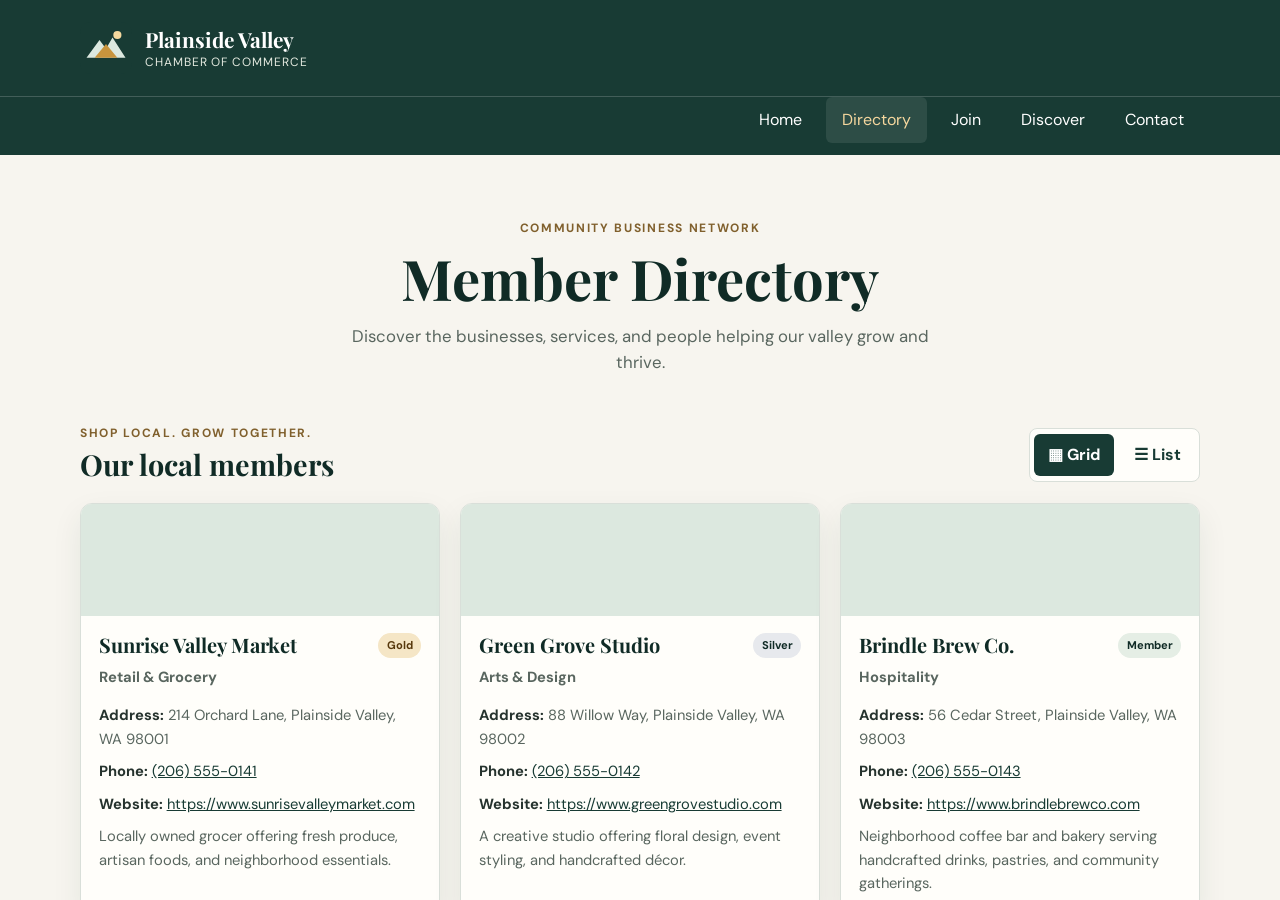
==== chamber/index.html @ 83c0e013 "Build responsive Chamber of Commerce directory page and assets" ====
<!DOCTYPE html>
<html lang="en">
  <head>
    <meta charset="UTF-8">
    <meta http-equiv="refresh" content="0; url=directory.html">
    <meta name="viewport" content="width=device-width, initial-scale=1.0">
    <meta name="description" content="Welcome to the Plainside Valley Chamber of Commerce.">
    <title>Plainside Valley Chamber of Commerce</title>
  </head>
  <body><p>Welcome to the <a href="directory.html">Plainside Valley Chamber member directory</a>.</p></body>
</html>
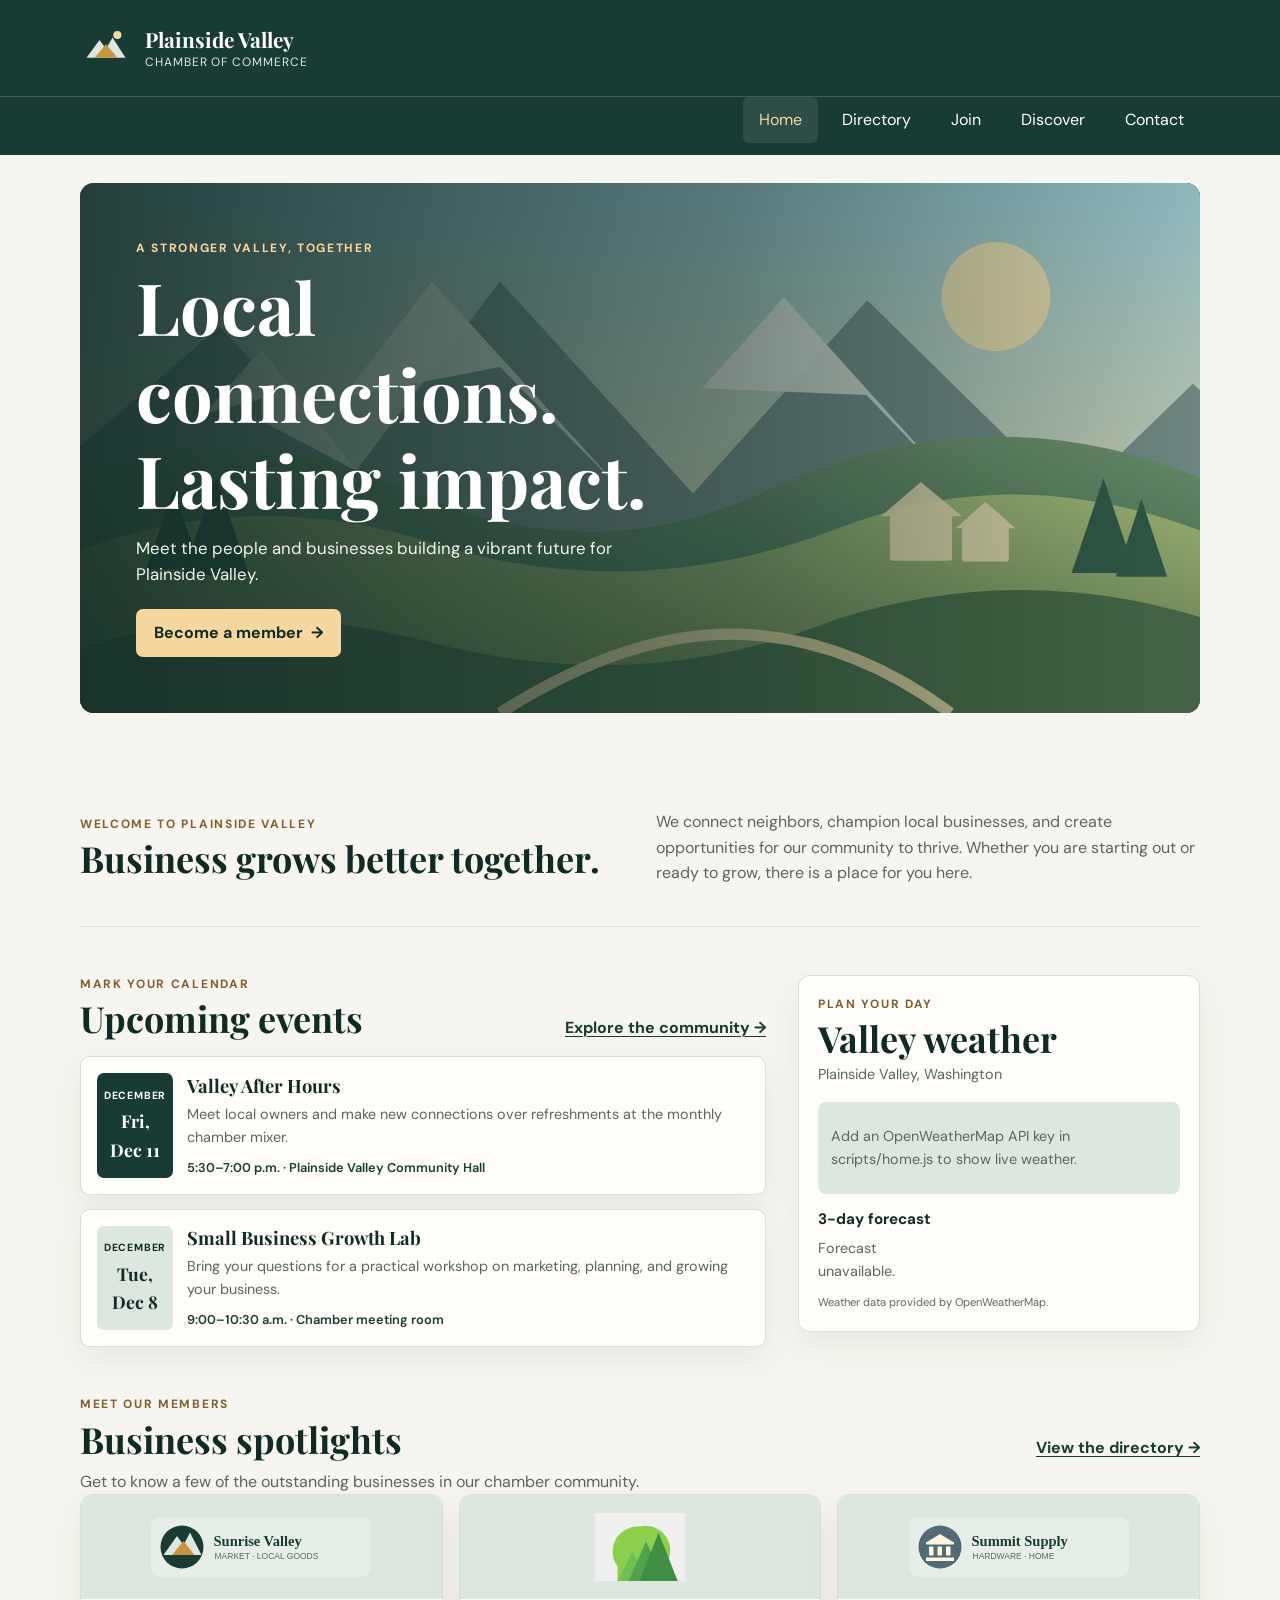
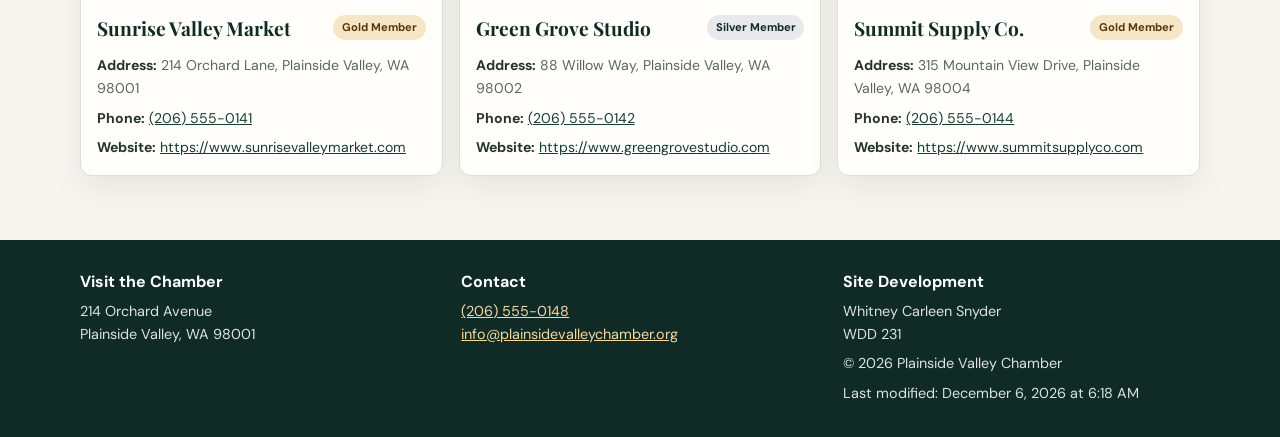
==== commit 2011e7e3: "Build chamber home landing page with responsive sections and dynamic content" ====
--- a/chamber/index.html
+++ b/chamber/index.html
@@ -2,10 +2,115 @@
 <html lang="en">
   <head>
     <meta charset="UTF-8">
-    <meta http-equiv="refresh" content="0; url=directory.html">
     <meta name="viewport" content="width=device-width, initial-scale=1.0">
-    <meta name="description" content="Welcome to the Plainside Valley Chamber of Commerce.">
-    <title>Plainside Valley Chamber of Commerce</title>
+    <meta name="description" content="Connect with local businesses, discover community events, and grow with the Plainside Valley Chamber of Commerce.">
+    <meta name="author" content="Whitney Carleen Snyder">
+    <meta name="theme-color" content="#183b34">
+    <title>Home | Plainside Valley Chamber of Commerce</title>
+    <link rel="icon" type="image/svg+xml" href="images/favicon.svg">
+    <meta property="og:type" content="website">
+    <meta property="og:title" content="Plainside Valley Chamber of Commerce">
+    <meta property="og:description" content="A strong community starts with local connections. Find events, meet local businesses, and join the chamber.">
+    <meta property="og:image" content="https://ws8637282-art.github.io/wdd231/chamber/images/logo.svg">
+    <meta property="og:image:alt" content="Plainside Valley Chamber of Commerce logo">
+    <meta property="og:url" content="https://ws8637282-art.github.io/wdd231/chamber/index.html">
+    <link rel="preconnect" href="https://fonts.googleapis.com">
+    <link rel="preconnect" href="https://fonts.gstatic.com" crossorigin>
+    <link href="https://fonts.googleapis.com/css2?family=DM+Sans:wght@400;500;600;700&family=Playfair+Display:wght@600;700&display=swap" rel="stylesheet">
+    <link rel="stylesheet" href="styles/normalize.css">
+    <link rel="stylesheet" href="styles/small.css">
+    <link rel="stylesheet" href="styles/large.css">
+    <link rel="stylesheet" href="styles/home.css">
+    <script src="scripts/menu.js" defer></script>
+    <script src="scripts/date.js" defer></script>
+    <script src="scripts/home.js" defer></script>
   </head>
-  <body><p>Welcome to the <a href="directory.html">Plainside Valley Chamber member directory</a>.</p></body>
+  <body>
+    <a class="skip-link" href="#main-content">Skip to main content</a>
+    <header class="site-header">
+      <div class="header-wrap">
+        <a href="index.html" class="brand" aria-label="Plainside Valley Chamber home">
+          <img src="images/logo.svg" alt="" class="logo" width="56" height="56">
+          <span class="brand-text"><span class="brand-name">Plainside Valley</span><span class="brand-tag">Chamber of Commerce</span></span>
+        </a>
+        <button class="nav-toggle" type="button" aria-controls="primary-nav" aria-expanded="false" aria-label="Open navigation menu"><span></span><span></span><span></span></button>
+      </div>
+      <nav class="site-nav" aria-label="Main navigation">
+        <ul id="primary-nav" class="nav-list">
+          <li><a href="index.html" class="active" aria-current="page">Home</a></li>
+          <li><a href="directory.html">Directory</a></li>
+          <li><a href="join.html">Join</a></li>
+          <li><a href="discover.html">Discover</a></li>
+          <li><a href="contact.html">Contact</a></li>
+        </ul>
+      </nav>
+    </header>
+    <main id="main-content" class="page-shell home-shell">
+      <section class="hero" aria-labelledby="hero-title">
+        <img class="hero-image" src="images/valley-hero.svg" alt="A welcoming valley community surrounded by green hills and mountains" width="1600" height="700" fetchpriority="high">
+        <div class="hero-content">
+          <p class="eyebrow">A stronger valley, together</p>
+          <h1 id="hero-title">Local connections.<br>Lasting impact.</h1>
+          <p>Meet the people and businesses building a vibrant future for Plainside Valley.</p>
+          <a class="button button-primary" href="join.html">Become a member <span aria-hidden="true">→</span></a>
+        </div>
+      </section>
+
+      <section class="home-section welcome-section" aria-labelledby="welcome-title">
+        <div>
+          <p class="eyebrow">Welcome to Plainside Valley</p>
+          <h2 id="welcome-title">Business grows better together.</h2>
+        </div>
+        <p>We connect neighbors, champion local businesses, and create opportunities for our community to thrive. Whether you are starting out or ready to grow, there is a place for you here.</p>
+      </section>
+
+      <div class="home-content-grid">
+        <section class="home-section events-section" aria-labelledby="events-title">
+          <div class="section-heading">
+            <div><p class="eyebrow">Mark your calendar</p><h2 id="events-title">Upcoming events</h2></div>
+            <a class="text-link" href="discover.html">Explore the community <span aria-hidden="true">→</span></a>
+          </div>
+          <div class="event-list">
+            <article class="event-card">
+              <div class="event-date"><span class="event-month">UPCOMING</span><time class="event-day" data-event-day="5">Friday</time></div>
+              <div><h3>Valley After Hours</h3><p>Meet local owners and make new connections over refreshments at the monthly chamber mixer.</p><p class="event-meta">5:30–7:00 p.m. <span aria-hidden="true">·</span> Plainside Valley Community Hall</p></div>
+            </article>
+            <article class="event-card">
+              <div class="event-date event-date-alt"><span class="event-month">UPCOMING</span><time class="event-day" data-event-day="2">Tuesday</time></div>
+              <div><h3>Small Business Growth Lab</h3><p>Bring your questions for a practical workshop on marketing, planning, and growing your business.</p><p class="event-meta">9:00–10:30 a.m. <span aria-hidden="true">·</span> Chamber meeting room</p></div>
+            </article>
+          </div>
+        </section>
+
+        <section class="home-section weather-section" aria-labelledby="weather-title">
+          <div class="section-heading"><div><p class="eyebrow">Plan your day</p><h2 id="weather-title">Valley weather</h2></div></div>
+          <p class="weather-location">Plainside Valley, Washington</p>
+          <div id="current-weather" class="current-weather" aria-live="polite" aria-busy="true">
+            <p class="weather-message">Loading current conditions…</p>
+          </div>
+          <h3 class="forecast-heading">3-day forecast</h3>
+          <div id="weather-forecast" class="forecast-grid" aria-live="polite" aria-busy="true">
+            <p class="weather-message">Forecast will appear here.</p>
+          </div>
+          <p class="weather-credit">Weather data provided by OpenWeatherMap.</p>
+        </section>
+      </div>
+
+      <section class="home-section spotlight-section" aria-labelledby="spotlights-title">
+        <div class="section-heading">
+          <div><p class="eyebrow">Meet our members</p><h2 id="spotlights-title">Business spotlights</h2></div>
+          <a class="text-link" href="directory.html">View the directory <span aria-hidden="true">→</span></a>
+        </div>
+        <p class="spotlight-intro">Get to know a few of the outstanding businesses in our chamber community.</p>
+        <div id="spotlight-list" class="spotlight-grid" aria-live="polite" aria-busy="true">
+          <p class="member-empty">Loading local business spotlights…</p>
+        </div>
+      </section>
+    </main>
+    <footer class="site-footer">
+      <div class="footer-block"><h2>Visit the Chamber</h2><p>214 Orchard Avenue<br>Plainside Valley, WA 98001</p></div>
+      <div class="footer-block"><h2>Contact</h2><p><a href="tel:+12065550148">(206) 555-0148</a><br><a href="mailto:info@plainsidevalleychamber.org">info@plainsidevalleychamber.org</a></p></div>
+      <div class="footer-block footer-development"><h2>Site Development</h2><p>Whitney Carleen Snyder<br>WDD 231</p><p>&copy; <span id="currentYear"></span> Plainside Valley Chamber</p><p id="lastModified">Last modified: <span></span></p></div>
+    </footer>
+  </body>
 </html>
--- a/chamber/styles/small.css
+++ b/chamber/styles/small.css
@@ -0,0 +1,74 @@
+:root {
+  color-scheme: light;
+  --forest: #183b34;
+  --forest-deep: #102b26;
+  --sage: #dce8df;
+  --cream: #f7f5ef;
+  --paper: #fffefa;
+  --ink: #26332e;
+  --muted: #59665f;
+  --gold: #c8943d;
+  --line: #d9dfd9;
+  --shadow: 0 12px 30px rgb(24 59 52 / 8%);
+  font-family: "DM Sans", sans-serif;
+  color: var(--ink);
+  background: var(--cream);
+}
+body { min-width: 320px; min-height: 100vh; display: flex; flex-direction: column; line-height: 1.6; }
+a { color: var(--forest); }
+a:hover { color: #875b16; }
+.skip-link { position: absolute; z-index: 10; top: -5rem; left: 1rem; padding: .7rem 1rem; color: white; background: var(--forest); }
+.skip-link:focus { top: 1rem; }
+.visually-hidden { position: absolute; width: 1px; height: 1px; padding: 0; margin: -1px; overflow: hidden; clip: rect(0,0,0,0); white-space: nowrap; border: 0; }
+.site-header { color: white; background: var(--forest); }
+.header-wrap { width: min(100% - 2rem, 1120px); min-height: 88px; margin-inline: auto; display: flex; align-items: center; justify-content: space-between; gap: 1rem; }
+.brand { display: inline-flex; align-items: center; gap: .8rem; color: white; text-decoration: none; }
+.logo { width: 52px; height: 52px; flex: 0 0 auto; }
+.brand-text { display: grid; line-height: 1.2; }
+.brand-name { font-family: "Playfair Display", serif; font-size: 1.3rem; font-weight: 700; }
+.brand-tag { margin-top: .2rem; color: #e2e8de; font-size: .75rem; letter-spacing: .08em; text-transform: uppercase; }
+.nav-toggle { width: 44px; height: 44px; display: grid; align-content: center; justify-items: center; gap: 5px; border: 1px solid rgb(255 255 255 / 55%); border-radius: 6px; color: white; background: transparent; }
+.nav-toggle span { width: 20px; height: 2px; background: currentColor; }
+.site-nav { display: none; border-top: 1px solid rgb(255 255 255 / 18%); }
+.site-nav.open { display: block; }
+.nav-list { list-style: none; padding: 0; }
+.nav-list a { display: block; padding: .75rem 1rem; color: white; text-align: center; text-decoration: none; }
+.nav-list a:hover, .nav-list a.active { color: #f6d79e; background: rgb(255 255 255 / 9%); }
+.page-shell { width: min(100% - 2rem, 1120px); margin-inline: auto; flex: 1; }
+.page-banner { padding: 3rem 1.25rem 2.5rem; text-align: center; }
+.eyebrow { color: #80602d; font-size: .75rem; font-weight: 700; letter-spacing: .14em; text-transform: uppercase; }
+h1, h2, h3 { color: var(--forest-deep); font-family: "Playfair Display", serif; line-height: 1.2; }
+.page-banner h1 { margin: .4rem 0 .7rem; font-size: clamp(2.2rem, 8vw, 3.5rem); }
+.page-banner > p:last-child { max-width: 620px; margin-inline: auto; color: var(--muted); font-size: 1.05rem; }
+.directory-section { padding-bottom: 3.5rem; }
+.directory-heading-row { display: flex; flex-direction: column; align-items: flex-start; gap: 1rem; margin-bottom: 1.3rem; }
+.directory-heading-row h2 { margin-top: .25rem; font-size: 1.8rem; }
+.view-toggle { display: inline-flex; gap: .4rem; padding: .3rem; border: 1px solid var(--line); border-radius: 8px; background: var(--paper); }
+.view-button { min-height: 42px; padding: .5rem .85rem; border: 0; border-radius: 6px; color: var(--forest); background: transparent; font-weight: 700; }
+.view-button.active { color: white; background: var(--forest); }
+.view-button:focus-visible, .nav-toggle:focus-visible, a:focus-visible { outline: 3px solid var(--gold); outline-offset: 3px; }
+.member-grid { display: grid; grid-template-columns: minmax(0, 1fr); gap: 1rem; }
+.member-card { min-width: 0; overflow: hidden; border: 1px solid var(--line); border-radius: 12px; background: var(--paper); box-shadow: var(--shadow); }
+.member-image-wrap { min-height: 112px; display: grid; place-items: center; padding: 1rem; background: var(--sage); }
+.member-image { width: min(100%, 220px); height: 72px; object-fit: contain; }
+.member-details { padding: 1.1rem; }
+.member-header { display: flex; align-items: flex-start; justify-content: space-between; gap: .6rem; }
+.member-header h3 { font-size: 1.25rem; overflow-wrap: anywhere; }
+.membership-badge { flex: 0 0 auto; padding: .2rem .55rem; border-radius: 999px; color: var(--forest-deep); background: #e5eee5; font-size: .7rem; font-weight: 700; }
+.membership-2 { background: #e7e9ed; }
+.membership-3 { color: #57380c; background: #f5e6c6; }
+.member-category { margin: .3rem 0 .9rem; color: #80602d; font-size: .82rem; font-weight: 700; }
+.member-details p { margin-top: .55rem; color: var(--muted); font-size: .92rem; overflow-wrap: anywhere; }
+.member-details p strong { color: var(--ink); }
+.member-details a { overflow-wrap: anywhere; }
+.member-empty { padding: 1.25rem; border-radius: 8px; background: white; }
+.member-list { display: grid; gap: .6rem; }
+.member-list .member-card { display: grid; grid-template-columns: minmax(0, 1fr); box-shadow: none; }
+.member-list .member-image-wrap { display: none; }
+.member-list .member-details { padding: 1rem; }
+.site-footer { display: grid; gap: 1.5rem; padding: 2rem max(1rem, calc((100% - 1120px) / 2)); color: #f3f5ef; background: var(--forest-deep); }
+.footer-block h2 { margin-bottom: .55rem; color: white; font-family: "DM Sans", sans-serif; font-size: 1rem; }
+.footer-block p { color: #dbe3dc; font-size: .9rem; }
+.footer-block a { color: #f6d79e; }
+.footer-development { border-top: 1px solid rgb(255 255 255 / 20%); padding-top: 1rem; }
+.footer-development p + p { margin-top: .4rem; }
--- a/chamber/styles/large.css
+++ b/chamber/styles/large.css
@@ -0,0 +1,22 @@
+@media (min-width: 680px) {
+  .header-wrap { min-height: 96px; }
+  .nav-toggle { display: none; }
+  .site-nav, .site-nav.open { display: block; }
+  .nav-list { width: min(100% - 2rem, 1120px); display: flex; justify-content: flex-end; gap: .5rem; margin: 0 auto; padding: 0 0 .7rem; }
+  .nav-list a { padding: .65rem 1rem; border-radius: 6px; }
+  .directory-heading-row { flex-direction: row; align-items: end; justify-content: space-between; }
+  .member-grid { grid-template-columns: repeat(2, minmax(0, 1fr)); gap: 1.25rem; }
+  .member-list .member-card { grid-template-columns: 170px minmax(0, 1fr); align-items: center; }
+  .member-list .member-image-wrap { min-height: 100%; display: grid; }
+  .site-footer { grid-template-columns: repeat(3, minmax(0, 1fr)); align-items: start; }
+  .footer-development { border-top: 0; padding-top: 0; }
+}
+@media (min-width: 980px) {
+  .member-grid { grid-template-columns: repeat(3, minmax(0, 1fr)); }
+  .page-banner { padding-block: 4rem 3rem; }
+  .directory-section { padding-bottom: 4rem; }
+}
+@media (prefers-reduced-motion: no-preference) {
+  .member-card, .view-button, .nav-list a { transition: background-color .18s ease, box-shadow .18s ease, transform .18s ease; }
+  .member-card:hover { transform: translateY(-2px); box-shadow: 0 16px 34px rgb(24 59 52 / 13%); }
+}
--- a/chamber/styles/home.css
+++ b/chamber/styles/home.css
@@ -0,0 +1,77 @@
+/* Home page sections: mobile-first, layered on the shared chamber styles. */
+.home-shell { padding-bottom: 3rem; }
+.hero { position: relative; min-height: 390px; margin: 1.25rem 0 2.5rem; overflow: hidden; display: grid; align-items: end; border-radius: 14px; background: var(--forest-deep); }
+.hero-image { position: absolute; inset: 0; width: 100%; height: 100%; object-fit: cover; }
+.hero::after { position: absolute; inset: 0; content: ""; background: linear-gradient(90deg, rgb(16 43 38 / 88%), rgb(16 43 38 / 50%) 58%, rgb(16 43 38 / 10%)); }
+.hero-content { position: relative; z-index: 1; width: min(100%, 660px); padding: 2rem 1.4rem; color: white; }
+.hero-content .eyebrow { color: #f6d79e; }
+.hero h1 { margin: .35rem 0 .75rem; color: white; font-size: clamp(2.4rem, 9vw, 4.5rem); }
+.hero-content > p:not(.eyebrow) { max-width: 490px; margin-bottom: 1.3rem; color: #f3f5ef; font-size: 1.05rem; }
+.button { min-height: 48px; display: inline-flex; align-items: center; justify-content: center; gap: .55rem; padding: .7rem 1.1rem; border-radius: 7px; font-weight: 700; text-decoration: none; }
+.button-primary { color: var(--forest-deep); background: #f6d79e; }
+.button-primary:hover { color: var(--forest-deep); background: white; }
+.button:focus-visible, .text-link:focus-visible { outline: 3px solid var(--gold); outline-offset: 3px; }
+.home-section { margin-top: 2.5rem; }
+.welcome-section { display: grid; gap: .8rem; padding: 1.5rem 0; border-bottom: 1px solid var(--line); }
+.welcome-section h2, .section-heading h2 { margin: .2rem 0 0; font-size: clamp(1.7rem, 5vw, 2.25rem); }
+.welcome-section > p { max-width: 620px; margin: 0; color: var(--muted); }
+.home-content-grid { display: grid; gap: 1.25rem; align-items: start; }
+.section-heading { display: flex; flex-wrap: wrap; align-items: end; justify-content: space-between; gap: .8rem; margin-bottom: 1rem; }
+.text-link { font-weight: 700; text-decoration-thickness: 1px; text-underline-offset: .2em; }
+.event-list { display: grid; gap: .85rem; }
+.event-card { display: grid; grid-template-columns: 76px minmax(0, 1fr); gap: .9rem; padding: 1rem; border: 1px solid var(--line); border-radius: 10px; background: var(--paper); box-shadow: var(--shadow); }
+.event-date { display: flex; flex-direction: column; align-items: center; justify-content: center; min-height: 86px; padding: .45rem; border-radius: 7px; color: white; background: var(--forest); text-align: center; }
+.event-date-alt { color: var(--forest-deep); background: var(--sage); }
+.event-month { font-size: .65rem; font-weight: 700; letter-spacing: .08em; }
+.event-day { margin-top: .2rem; font-family: "Playfair Display", serif; font-size: 1.1rem; font-weight: 700; }
+.event-card h3 { margin: .1rem 0 .35rem; font-size: 1.15rem; }
+.event-card p { margin: 0; color: var(--muted); font-size: .9rem; }
+.event-card .event-meta { margin-top: .55rem; color: var(--forest); font-size: .8rem; font-weight: 600; }
+.weather-section { padding: 1.2rem; border: 1px solid var(--line); border-radius: 12px; background: var(--paper); box-shadow: var(--shadow); }
+.weather-section .section-heading { margin-bottom: .15rem; }
+.weather-location { margin: .15rem 0 1rem; color: var(--muted); font-size: .9rem; }
+.current-weather { min-height: 92px; display: flex; align-items: center; gap: .9rem; padding: .8rem; border-radius: 8px; background: var(--sage); }
+.weather-icon { width: 56px; height: 56px; object-fit: contain; }
+.current-temperature { color: var(--forest-deep); font-family: "Playfair Display", serif; font-size: 2.2rem; font-weight: 700; line-height: 1; }
+.current-description { margin: .3rem 0 0; color: var(--muted); text-transform: capitalize; }
+.weather-message { margin: 0; color: var(--muted); font-size: .9rem; }
+.forecast-heading { margin: 1rem 0 .55rem; font-family: "DM Sans", sans-serif; font-size: .95rem; }
+.forecast-grid { display: grid; grid-template-columns: repeat(3, minmax(0, 1fr)); gap: .5rem; }
+.forecast-day { padding: .65rem .35rem; border: 1px solid var(--line); border-radius: 7px; text-align: center; }
+.forecast-day strong, .forecast-day span { display: block; }
+.forecast-day strong { color: var(--forest); font-size: .8rem; }
+.forecast-day span { margin-top: .25rem; font-size: .9rem; font-weight: 700; }
+.forecast-day img { width: 40px; height: 40px; }
+.weather-credit { margin: .7rem 0 0; color: var(--muted); font-size: .7rem; }
+.spotlight-intro { margin-top: -.5rem; color: var(--muted); }
+.spotlight-grid { display: grid; grid-template-columns: minmax(0, 1fr); gap: 1rem; }
+.spotlight-card { min-width: 0; overflow: hidden; border: 1px solid var(--line); border-radius: 12px; background: var(--paper); box-shadow: var(--shadow); }
+.spotlight-logo-wrap { min-height: 104px; display: grid; place-items: center; padding: 1rem; background: var(--sage); }
+.spotlight-logo { width: min(100%, 220px); height: 68px; object-fit: contain; }
+.spotlight-details { padding: 1rem; }
+.spotlight-title-row { display: flex; align-items: flex-start; justify-content: space-between; gap: .5rem; }
+.spotlight-title-row h3 { margin: .1rem 0 .45rem; font-size: 1.2rem; overflow-wrap: anywhere; }
+.spotlight-details p { margin: .45rem 0 0; color: var(--muted); font-size: .88rem; overflow-wrap: anywhere; }
+.spotlight-details strong { color: var(--ink); }
+.spotlight-details a { overflow-wrap: anywhere; }
+.spotlight-error { grid-column: 1 / -1; }
+@media (min-width: 680px) {
+  .home-shell { padding-bottom: 4rem; }
+  .hero { min-height: 440px; margin-top: 1.75rem; }
+  .hero-content { padding: 2.5rem; }
+  .welcome-section { grid-template-columns: 1fr 1fr; align-items: center; gap: 2rem; padding-block: 2rem; }
+  .home-content-grid { grid-template-columns: minmax(0, 1.5fr) minmax(290px, .9fr); gap: 1.5rem; }
+  .spotlight-grid { grid-template-columns: repeat(2, minmax(0, 1fr)); }
+}
+@media (min-width: 980px) {
+  .hero { min-height: 500px; margin-bottom: 3.5rem; }
+  .hero-content { padding: 3.5rem; }
+  .home-section { margin-top: 3rem; }
+  .welcome-section { padding-block: 2.5rem; }
+  .home-content-grid { grid-template-columns: minmax(0, 1.45fr) minmax(330px, .85fr); gap: 2rem; }
+  .spotlight-grid { grid-template-columns: repeat(3, minmax(0, 1fr)); }
+}
+@media (prefers-reduced-motion: no-preference) {
+  .button-primary, .spotlight-card { transition: background-color .18s ease, box-shadow .18s ease, transform .18s ease; }
+  .spotlight-card:hover { transform: translateY(-2px); box-shadow: 0 16px 34px rgb(24 59 52 / 13%); }
+}
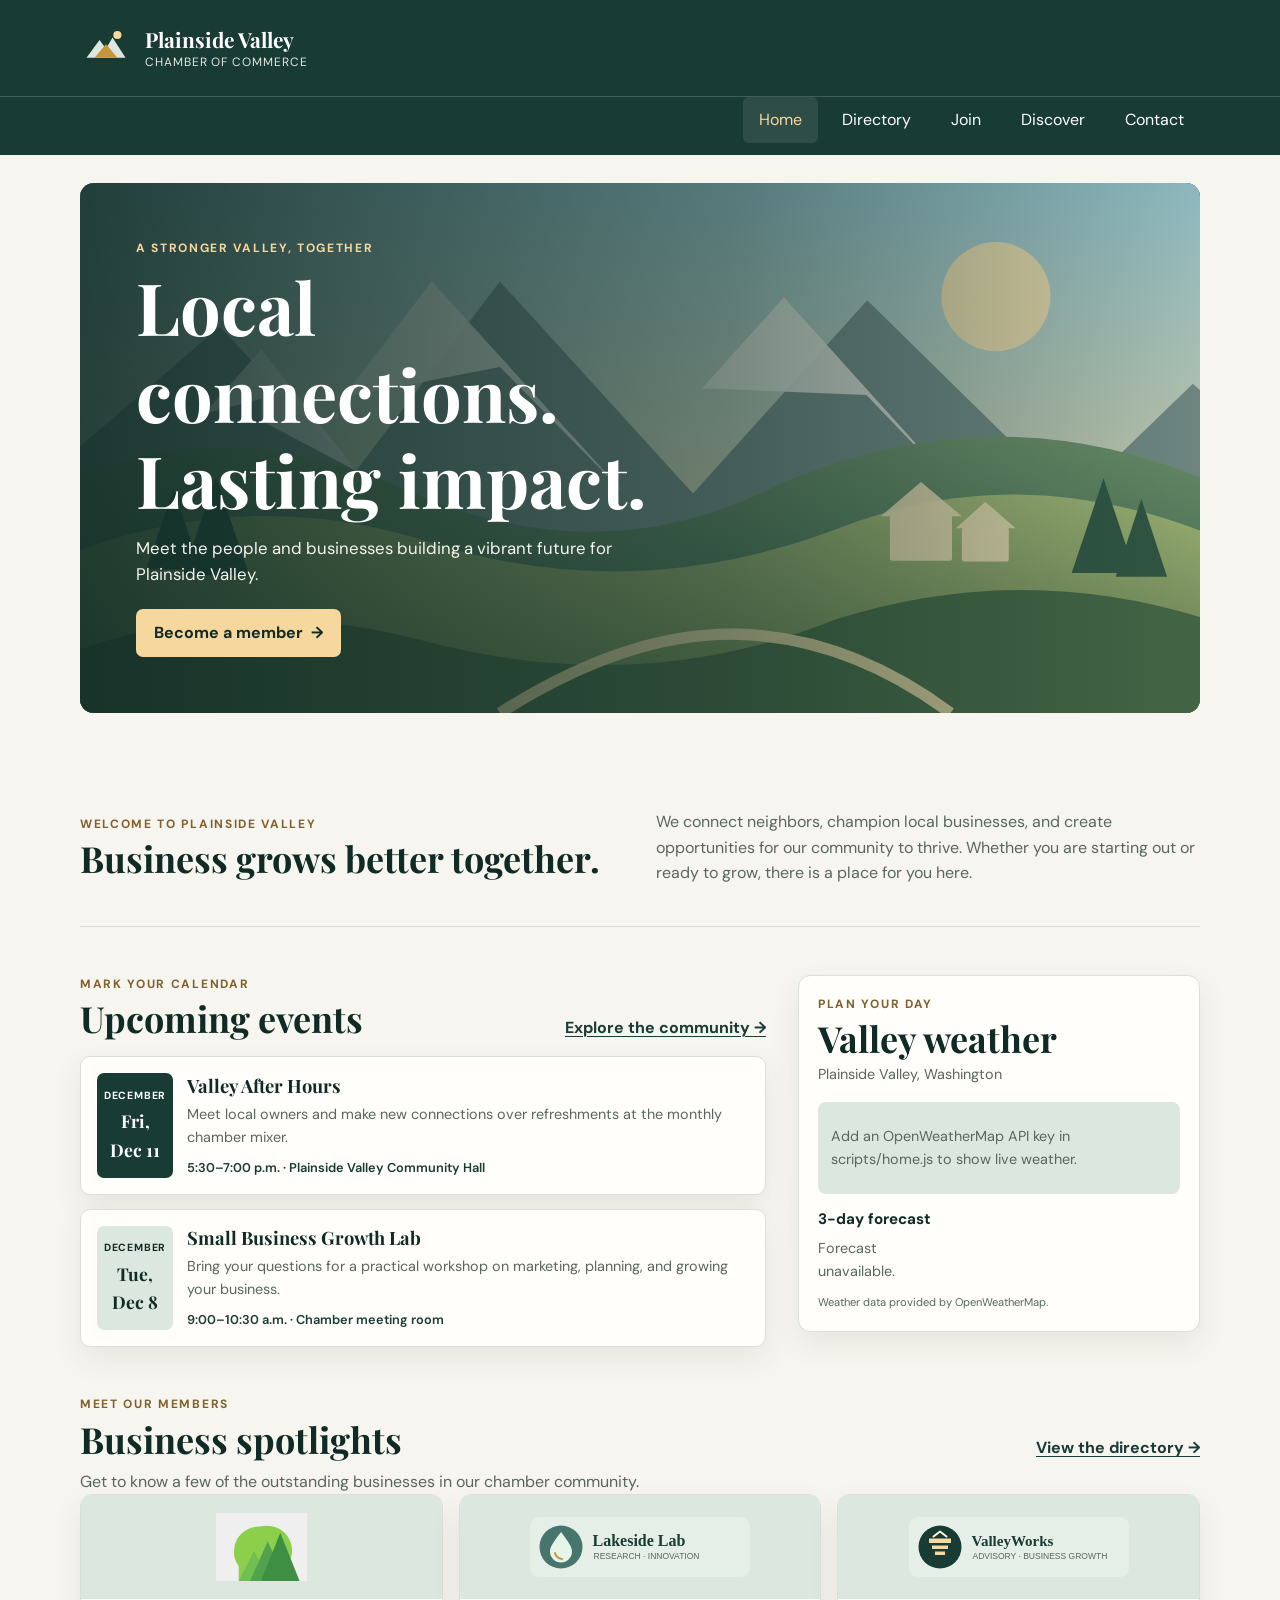
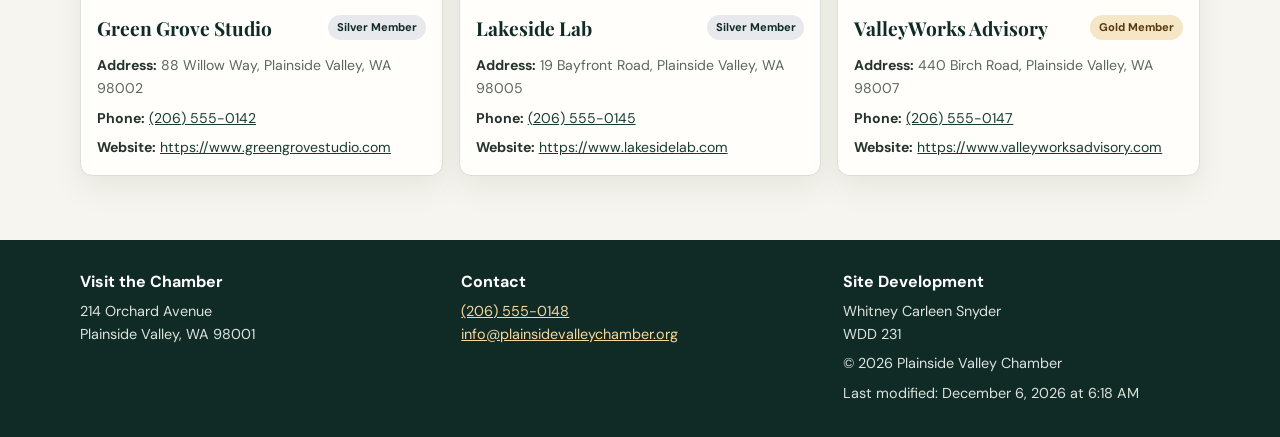
==== commit a0387351: "Update index.html" ====
--- a/chamber/index.html
+++ b/chamber/index.html
@@ -1,116 +1,365 @@
+
 <!DOCTYPE html>
 <html lang="en">
-  <head>
+<head>
     <meta charset="UTF-8">
     <meta name="viewport" content="width=device-width, initial-scale=1.0">
+
     <meta name="description" content="Connect with local businesses, discover community events, and grow with the Plainside Valley Chamber of Commerce.">
     <meta name="author" content="Whitney Carleen Snyder">
     <meta name="theme-color" content="#183b34">
+
     <title>Home | Plainside Valley Chamber of Commerce</title>
+
     <link rel="icon" type="image/svg+xml" href="images/favicon.svg">
+
+    <!-- Open Graph Metadata -->
     <meta property="og:type" content="website">
     <meta property="og:title" content="Plainside Valley Chamber of Commerce">
     <meta property="og:description" content="A strong community starts with local connections. Find events, meet local businesses, and join the chamber.">
     <meta property="og:image" content="https://ws8637282-art.github.io/wdd231/chamber/images/logo.svg">
     <meta property="og:image:alt" content="Plainside Valley Chamber of Commerce logo">
     <meta property="og:url" content="https://ws8637282-art.github.io/wdd231/chamber/index.html">
+
+    <!-- Google Fonts -->
     <link rel="preconnect" href="https://fonts.googleapis.com">
     <link rel="preconnect" href="https://fonts.gstatic.com" crossorigin>
     <link href="https://fonts.googleapis.com/css2?family=DM+Sans:wght@400;500;600;700&family=Playfair+Display:wght@600;700&display=swap" rel="stylesheet">
+
+    <!-- CSS Files -->
     <link rel="stylesheet" href="styles/normalize.css">
     <link rel="stylesheet" href="styles/small.css">
     <link rel="stylesheet" href="styles/large.css">
     <link rel="stylesheet" href="styles/home.css">
+
+    <!-- JavaScript Files -->
     <script src="scripts/menu.js" defer></script>
     <script src="scripts/date.js" defer></script>
     <script src="scripts/home.js" defer></script>
-  </head>
-  <body>
+</head>
+
+<body>
+
     <a class="skip-link" href="#main-content">Skip to main content</a>
+
+    <!-- HEADER -->
     <header class="site-header">
-      <div class="header-wrap">
-        <a href="index.html" class="brand" aria-label="Plainside Valley Chamber home">
-          <img src="images/logo.svg" alt="" class="logo" width="56" height="56">
-          <span class="brand-text"><span class="brand-name">Plainside Valley</span><span class="brand-tag">Chamber of Commerce</span></span>
-        </a>
-        <button class="nav-toggle" type="button" aria-controls="primary-nav" aria-expanded="false" aria-label="Open navigation menu"><span></span><span></span><span></span></button>
-      </div>
-      <nav class="site-nav" aria-label="Main navigation">
-        <ul id="primary-nav" class="nav-list">
-          <li><a href="index.html" class="active" aria-current="page">Home</a></li>
-          <li><a href="directory.html">Directory</a></li>
-          <li><a href="join.html">Join</a></li>
-          <li><a href="discover.html">Discover</a></li>
-          <li><a href="contact.html">Contact</a></li>
-        </ul>
-      </nav>
+        <div class="header-wrap">
+
+            <a href="index.html" class="brand" aria-label="Plainside Valley Chamber home">
+                <img src="images/logo.svg" alt="" class="logo" width="56" height="56">
+
+                <span class="brand-text">
+                    <span class="brand-name">Plainside Valley</span>
+                    <span class="brand-tag">Chamber of Commerce</span>
+                </span>
+            </a>
+
+            <button class="nav-toggle"
+                type="button"
+                aria-controls="primary-nav"
+                aria-expanded="false"
+                aria-label="Open navigation menu">
+                <span></span>
+                <span></span>
+                <span></span>
+            </button>
+
+        </div>
+
+        <!-- NAVIGATION -->
+        <nav class="site-nav" aria-label="Main navigation">
+            <ul id="primary-nav" class="nav-list">
+                <li><a href="index.html" class="active" aria-current="page">Home</a></li>
+                <li><a href="directory.html">Directory</a></li>
+                <li><a href="join.html">Join</a></li>
+                <li><a href="discover.html">Discover</a></li>
+                <li><a href="contact.html">Contact</a></li>
+            </ul>
+        </nav>
     </header>
+
+    <!-- MAIN CONTENT -->
     <main id="main-content" class="page-shell home-shell">
-      <section class="hero" aria-labelledby="hero-title">
-        <img class="hero-image" src="images/valley-hero.svg" alt="A welcoming valley community surrounded by green hills and mountains" width="1600" height="700" fetchpriority="high">
-        <div class="hero-content">
-          <p class="eyebrow">A stronger valley, together</p>
-          <h1 id="hero-title">Local connections.<br>Lasting impact.</h1>
-          <p>Meet the people and businesses building a vibrant future for Plainside Valley.</p>
-          <a class="button button-primary" href="join.html">Become a member <span aria-hidden="true">→</span></a>
-        </div>
-      </section>
-
-      <section class="home-section welcome-section" aria-labelledby="welcome-title">
-        <div>
-          <p class="eyebrow">Welcome to Plainside Valley</p>
-          <h2 id="welcome-title">Business grows better together.</h2>
-        </div>
-        <p>We connect neighbors, champion local businesses, and create opportunities for our community to thrive. Whether you are starting out or ready to grow, there is a place for you here.</p>
-      </section>
-
-      <div class="home-content-grid">
-        <section class="home-section events-section" aria-labelledby="events-title">
-          <div class="section-heading">
-            <div><p class="eyebrow">Mark your calendar</p><h2 id="events-title">Upcoming events</h2></div>
-            <a class="text-link" href="discover.html">Explore the community <span aria-hidden="true">→</span></a>
-          </div>
-          <div class="event-list">
-            <article class="event-card">
-              <div class="event-date"><span class="event-month">UPCOMING</span><time class="event-day" data-event-day="5">Friday</time></div>
-              <div><h3>Valley After Hours</h3><p>Meet local owners and make new connections over refreshments at the monthly chamber mixer.</p><p class="event-meta">5:30–7:00 p.m. <span aria-hidden="true">·</span> Plainside Valley Community Hall</p></div>
-            </article>
-            <article class="event-card">
-              <div class="event-date event-date-alt"><span class="event-month">UPCOMING</span><time class="event-day" data-event-day="2">Tuesday</time></div>
-              <div><h3>Small Business Growth Lab</h3><p>Bring your questions for a practical workshop on marketing, planning, and growing your business.</p><p class="event-meta">9:00–10:30 a.m. <span aria-hidden="true">·</span> Chamber meeting room</p></div>
-            </article>
-          </div>
+
+        <!-- HERO SECTION -->
+        <section class="hero" aria-labelledby="hero-title">
+
+            <img
+                class="hero-image"
+                src="images/valley-hero.svg"
+                alt="A welcoming valley community surrounded by green hills and mountains"
+                width="1600"
+                height="700"
+                fetchpriority="high">
+
+            <div class="hero-content">
+
+                <p class="eyebrow">A stronger valley, together</p>
+
+                <h1 id="hero-title">
+                    Local connections.<br>
+                    Lasting impact.
+                </h1>
+
+                <p>
+                    Meet the people and businesses building a vibrant future
+                    for Plainside Valley.
+                </p>
+
+                <a class="button button-primary" href="join.html">
+                    Become a member
+                    <span aria-hidden="true">→</span>
+                </a>
+
+            </div>
         </section>
 
-        <section class="home-section weather-section" aria-labelledby="weather-title">
-          <div class="section-heading"><div><p class="eyebrow">Plan your day</p><h2 id="weather-title">Valley weather</h2></div></div>
-          <p class="weather-location">Plainside Valley, Washington</p>
-          <div id="current-weather" class="current-weather" aria-live="polite" aria-busy="true">
-            <p class="weather-message">Loading current conditions…</p>
-          </div>
-          <h3 class="forecast-heading">3-day forecast</h3>
-          <div id="weather-forecast" class="forecast-grid" aria-live="polite" aria-busy="true">
-            <p class="weather-message">Forecast will appear here.</p>
-          </div>
-          <p class="weather-credit">Weather data provided by OpenWeatherMap.</p>
+        <!-- WELCOME SECTION -->
+        <section class="home-section welcome-section" aria-labelledby="welcome-title">
+
+            <div>
+                <p class="eyebrow">Welcome to Plainside Valley</p>
+                <h2 id="welcome-title">Business grows better together.</h2>
+            </div>
+
+            <p>
+                We connect neighbors, champion local businesses, and create
+                opportunities for our community to thrive. Whether you are
+                starting out or ready to grow, there is a place for you here.
+            </p>
+
         </section>
-      </div>
-
-      <section class="home-section spotlight-section" aria-labelledby="spotlights-title">
-        <div class="section-heading">
-          <div><p class="eyebrow">Meet our members</p><h2 id="spotlights-title">Business spotlights</h2></div>
-          <a class="text-link" href="directory.html">View the directory <span aria-hidden="true">→</span></a>
-        </div>
-        <p class="spotlight-intro">Get to know a few of the outstanding businesses in our chamber community.</p>
-        <div id="spotlight-list" class="spotlight-grid" aria-live="polite" aria-busy="true">
-          <p class="member-empty">Loading local business spotlights…</p>
-        </div>
-      </section>
+
+        <!-- HOME CONTENT GRID -->
+        <div class="home-content-grid">
+
+            <!-- EVENTS SECTION -->
+            <section class="home-section events-section" aria-labelledby="events-title">
+
+                <div class="section-heading">
+
+                    <div>
+                        <p class="eyebrow">Mark your calendar</p>
+                        <h2 id="events-title">Upcoming events</h2>
+                    </div>
+
+                    <a class="text-link" href="discover.html">
+                        Explore the community
+                        <span aria-hidden="true">→</span>
+                    </a>
+
+                </div>
+
+                <div class="event-list">
+
+                    <!-- EVENT ONE -->
+                    <article class="event-card">
+
+                        <div class="event-date">
+                            <span class="event-month">UPCOMING</span>
+
+                            <time
+                                class="event-day"
+                                datetime="2026-11-13"
+                                data-event-day="5">
+                                Friday
+                            </time>
+                        </div>
+
+                        <div>
+
+                            <h3>Valley After Hours</h3>
+
+                            <p>
+                                Meet local owners and make new connections
+                                over refreshments at the monthly chamber mixer.
+                            </p>
+
+                            <p class="event-meta">
+                                5:30–7:00 p.m.
+                                <span aria-hidden="true">·</span>
+                                Plainside Valley Community Hall
+                            </p>
+
+                        </div>
+
+                    </article>
+
+                    <!-- EVENT TWO -->
+                    <article class="event-card">
+
+                        <div class="event-date event-date-alt">
+                            <span class="event-month">UPCOMING</span>
+
+                            <time
+                                class="event-day"
+                                datetime="2026-11-17"
+                                data-event-day="2">
+                                Tuesday
+                            </time>
+                        </div>
+
+                        <div>
+
+                            <h3>Small Business Growth Lab</h3>
+
+                            <p>
+                                Bring your questions for a practical workshop
+                                on marketing, planning, and growing your business.
+                            </p>
+
+                            <p class="event-meta">
+                                9:00–10:30 a.m.
+                                <span aria-hidden="true">·</span>
+                                Chamber meeting room
+                            </p>
+
+                        </div>
+
+                    </article>
+
+                </div>
+
+            </section>
+
+            <!-- WEATHER SECTION -->
+            <section class="home-section weather-section" aria-labelledby="weather-title">
+
+                <div class="section-heading">
+
+                    <div>
+                        <p class="eyebrow">Plan your day</p>
+                        <h2 id="weather-title">Valley weather</h2>
+                    </div>
+
+                </div>
+
+                <p class="weather-location">
+                    Plainside Valley, Washington
+                </p>
+
+                <div
+                    id="current-weather"
+                    class="current-weather"
+                    aria-live="polite"
+                    aria-busy="true">
+
+                    <p class="weather-message">
+                        Loading current conditions…
+                    </p>
+
+                </div>
+
+                <h3 class="forecast-heading">3-day forecast</h3>
+
+                <div
+                    id="weather-forecast"
+                    class="forecast-grid"
+                    aria-live="polite"
+                    aria-busy="true">
+
+                    <p class="weather-message">
+                        Forecast will appear here.
+                    </p>
+
+                </div>
+
+                <p class="weather-credit">
+                    Weather data provided by OpenWeatherMap.
+                </p>
+
+            </section>
+
+        </div>
+
+        <!-- BUSINESS SPOTLIGHT SECTION -->
+        <section class="home-section spotlight-section" aria-labelledby="spotlights-title">
+
+            <div class="section-heading">
+
+                <div>
+                    <p class="eyebrow">Meet our members</p>
+                    <h2 id="spotlights-title">Business spotlights</h2>
+                </div>
+
+                <a class="text-link" href="directory.html">
+                    View the directory
+                    <span aria-hidden="true">→</span>
+                </a>
+
+            </div>
+
+            <p class="spotlight-intro">
+                Get to know a few of the outstanding businesses
+                in our chamber community.
+            </p>
+
+            <div
+                id="spotlight-list"
+                class="spotlight-grid"
+                aria-live="polite"
+                aria-busy="true">
+
+                <p class="member-empty">
+                    Loading local business spotlights…
+                </p>
+
+            </div>
+
+        </section>
+
     </main>
+
+    <!-- FOOTER -->
     <footer class="site-footer">
-      <div class="footer-block"><h2>Visit the Chamber</h2><p>214 Orchard Avenue<br>Plainside Valley, WA 98001</p></div>
-      <div class="footer-block"><h2>Contact</h2><p><a href="tel:+12065550148">(206) 555-0148</a><br><a href="mailto:info@plainsidevalleychamber.org">info@plainsidevalleychamber.org</a></p></div>
-      <div class="footer-block footer-development"><h2>Site Development</h2><p>Whitney Carleen Snyder<br>WDD 231</p><p>&copy; <span id="currentYear"></span> Plainside Valley Chamber</p><p id="lastModified">Last modified: <span></span></p></div>
+
+        <div class="footer-block">
+
+            <h2>Visit the Chamber</h2>
+
+            <p>
+                214 Orchard Avenue<br>
+                Plainside Valley, WA 98001
+            </p>
+
+        </div>
+
+        <div class="footer-block">
+
+            <h2>Contact</h2>
+
+            <p>
+                <a href="tel:+12065550148">(206) 555-0148</a><br>
+                <a href="mailto:info@plainsidevalleychamber.org">
+                    info@plainsidevalleychamber.org
+                </a>
+            </p>
+
+        </div>
+
+        <div class="footer-block footer-development">
+
+            <h2>Site Development</h2>
+
+            <p>
+                Whitney Carleen Snyder<br>
+                WDD 231
+            </p>
+
+            <p>
+                &copy;
+                <span id="currentYear"></span>
+                Plainside Valley Chamber
+            </p>
+
+            <p id="lastModified">
+                Last modified: <span></span>
+            </p>
+
+        </div>
+
     </footer>
-  </body>
+
+</body>
 </html>
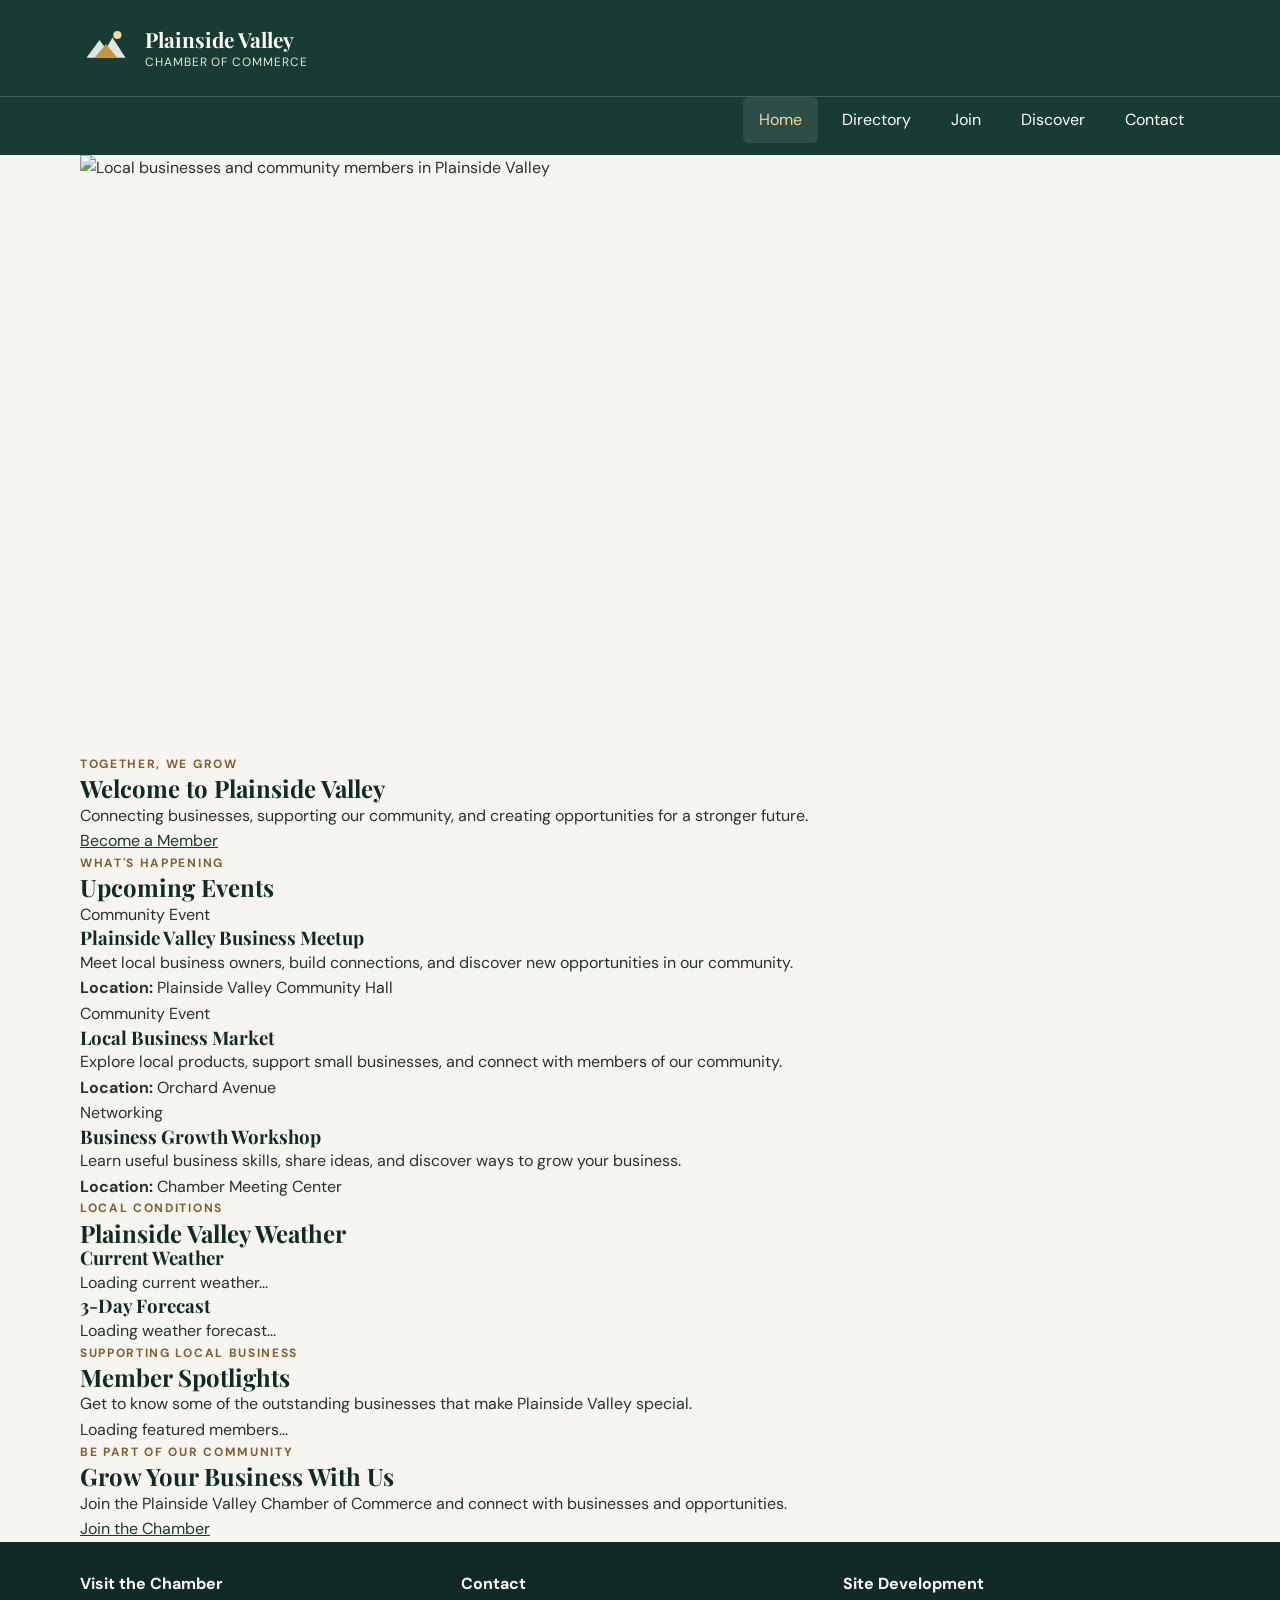
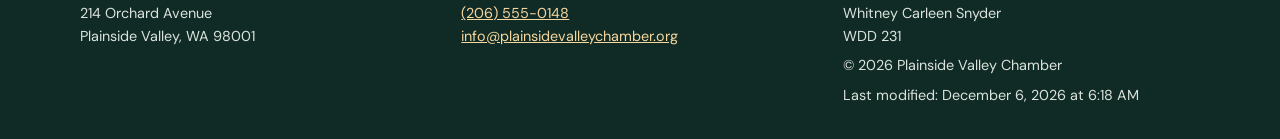
==== commit 8c785b38: "Update index.html" ====
--- a/chamber/index.html
+++ b/chamber/index.html
@@ -5,7 +5,7 @@
     <meta charset="UTF-8">
     <meta name="viewport" content="width=device-width, initial-scale=1.0">
 
-    <meta name="description" content="Connect with local businesses, discover community events, and grow with the Plainside Valley Chamber of Commerce.">
+    <meta name="description" content="Welcome to the Plainside Valley Chamber of Commerce. Discover local businesses, community events, and opportunities to connect and grow.">
     <meta name="author" content="Whitney Carleen Snyder">
     <meta name="theme-color" content="#183b34">
 
@@ -13,50 +13,42 @@
 
     <link rel="icon" type="image/svg+xml" href="images/favicon.svg">
 
-    <!-- Open Graph Metadata -->
     <meta property="og:type" content="website">
     <meta property="og:title" content="Plainside Valley Chamber of Commerce">
-    <meta property="og:description" content="A strong community starts with local connections. Find events, meet local businesses, and join the chamber.">
+    <meta property="og:description" content="Connecting local businesses and building a stronger Plainside Valley community.">
     <meta property="og:image" content="https://ws8637282-art.github.io/wdd231/chamber/images/logo.svg">
     <meta property="og:image:alt" content="Plainside Valley Chamber of Commerce logo">
     <meta property="og:url" content="https://ws8637282-art.github.io/wdd231/chamber/index.html">
 
-    <!-- Google Fonts -->
     <link rel="preconnect" href="https://fonts.googleapis.com">
     <link rel="preconnect" href="https://fonts.gstatic.com" crossorigin>
+
     <link href="https://fonts.googleapis.com/css2?family=DM+Sans:wght@400;500;600;700&family=Playfair+Display:wght@600;700&display=swap" rel="stylesheet">
 
-    <!-- CSS Files -->
     <link rel="stylesheet" href="styles/normalize.css">
     <link rel="stylesheet" href="styles/small.css">
     <link rel="stylesheet" href="styles/large.css">
-    <link rel="stylesheet" href="styles/home.css">
-
-    <!-- JavaScript Files -->
+
     <script src="scripts/menu.js" defer></script>
     <script src="scripts/date.js" defer></script>
-    <script src="scripts/home.js" defer></script>
+    <script src="scripts/weather.js" defer></script>
+    <script src="scripts/spotlight.js" defer></script>
 </head>
 
 <body>
-
     <a class="skip-link" href="#main-content">Skip to main content</a>
 
-    <!-- HEADER -->
     <header class="site-header">
         <div class="header-wrap">
-
             <a href="index.html" class="brand" aria-label="Plainside Valley Chamber home">
                 <img src="images/logo.svg" alt="" class="logo" width="56" height="56">
-
                 <span class="brand-text">
                     <span class="brand-name">Plainside Valley</span>
                     <span class="brand-tag">Chamber of Commerce</span>
                 </span>
             </a>
 
-            <button class="nav-toggle"
-                type="button"
+            <button class="nav-toggle" type="button"
                 aria-controls="primary-nav"
                 aria-expanded="false"
                 aria-label="Open navigation menu">
@@ -64,10 +56,8 @@
                 <span></span>
                 <span></span>
             </button>
-
-        </div>
-
-        <!-- NAVIGATION -->
+        </div>
+
         <nav class="site-nav" aria-label="Main navigation">
             <ul id="primary-nav" class="nav-list">
                 <li><a href="index.html" class="active" aria-current="page">Home</a></li>
@@ -79,287 +69,146 @@
         </nav>
     </header>
 
-    <!-- MAIN CONTENT -->
-    <main id="main-content" class="page-shell home-shell">
-
-        <!-- HERO SECTION -->
-        <section class="hero" aria-labelledby="hero-title">
-
+    <main id="main-content" class="page-shell">
+
+        <!-- Hero Section -->
+        <section class="home-hero" aria-labelledby="hero-title">
             <img
-                class="hero-image"
-                src="images/valley-hero.svg"
-                alt="A welcoming valley community surrounded by green hills and mountains"
-                width="1600"
-                height="700"
-                fetchpriority="high">
+                src="images/hero.jpg"
+                alt="Local businesses and community members in Plainside Valley"
+                width="1200"
+                height="600"
+            >
 
             <div class="hero-content">
-
-                <p class="eyebrow">A stronger valley, together</p>
-
-                <h1 id="hero-title">
-                    Local connections.<br>
-                    Lasting impact.
-                </h1>
-
+                <p class="eyebrow">Together, We Grow</p>
+                <h1 id="hero-title">Welcome to Plainside Valley</h1>
                 <p>
-                    Meet the people and businesses building a vibrant future
-                    for Plainside Valley.
+                    Connecting businesses, supporting our community,
+                    and creating opportunities for a stronger future.
                 </p>
-
-                <a class="button button-primary" href="join.html">
-                    Become a member
-                    <span aria-hidden="true">→</span>
-                </a>
-
-            </div>
-        </section>
-
-        <!-- WELCOME SECTION -->
-        <section class="home-section welcome-section" aria-labelledby="welcome-title">
-
-            <div>
-                <p class="eyebrow">Welcome to Plainside Valley</p>
-                <h2 id="welcome-title">Business grows better together.</h2>
-            </div>
-
+                <a href="join.html" class="button">Become a Member</a>
+            </div>
+        </section>
+
+        <!-- Events Section -->
+        <section class="home-section events-section" aria-labelledby="events-title">
+            <div class="section-heading">
+                <p class="eyebrow">What's Happening</p>
+                <h2 id="events-title">Upcoming Events</h2>
+            </div>
+
+            <div class="events-grid">
+                <article class="event-card">
+                    <p class="event-date">Community Event</p>
+                    <h3>Plainside Valley Business Meetup</h3>
+                    <p>
+                        Meet local business owners, build connections,
+                        and discover new opportunities in our community.
+                    </p>
+                    <p><strong>Location:</strong> Plainside Valley Community Hall</p>
+                </article>
+
+                <article class="event-card">
+                    <p class="event-date">Community Event</p>
+                    <h3>Local Business Market</h3>
+                    <p>
+                        Explore local products, support small businesses,
+                        and connect with members of our community.
+                    </p>
+                    <p><strong>Location:</strong> Orchard Avenue</p>
+                </article>
+
+                <article class="event-card">
+                    <p class="event-date">Networking</p>
+                    <h3>Business Growth Workshop</h3>
+                    <p>
+                        Learn useful business skills, share ideas,
+                        and discover ways to grow your business.
+                    </p>
+                    <p><strong>Location:</strong> Chamber Meeting Center</p>
+                </article>
+            </div>
+        </section>
+
+        <!-- Weather Section -->
+        <section class="home-section weather-section" aria-labelledby="weather-title">
+            <div class="section-heading">
+                <p class="eyebrow">Local Conditions</p>
+                <h2 id="weather-title">Plainside Valley Weather</h2>
+            </div>
+
+            <div class="weather-grid">
+                <article class="weather-card">
+                    <h3>Current Weather</h3>
+                    <div id="current-weather">
+                        <p>Loading current weather...</p>
+                    </div>
+                </article>
+
+                <article class="weather-card">
+                    <h3>3-Day Forecast</h3>
+                    <div id="weather-forecast">
+                        <p>Loading weather forecast...</p>
+                    </div>
+                </article>
+            </div>
+        </section>
+
+        <!-- Business Spotlights -->
+        <section class="home-section spotlight-section" aria-labelledby="spotlight-title">
+            <div class="section-heading">
+                <p class="eyebrow">Supporting Local Business</p>
+                <h2 id="spotlight-title">Member Spotlights</h2>
+                <p>
+                    Get to know some of the outstanding businesses
+                    that make Plainside Valley special.
+                </p>
+            </div>
+
+            <div id="spotlight-container" class="spotlight-grid">
+                <p>Loading featured members...</p>
+            </div>
+        </section>
+
+        <!-- Call to Action -->
+        <section class="home-cta" aria-labelledby="cta-title">
+            <p class="eyebrow">Be Part of Our Community</p>
+            <h2 id="cta-title">Grow Your Business With Us</h2>
             <p>
-                We connect neighbors, champion local businesses, and create
-                opportunities for our community to thrive. Whether you are
-                starting out or ready to grow, there is a place for you here.
+                Join the Plainside Valley Chamber of Commerce
+                and connect with businesses and opportunities.
             </p>
-
-        </section>
-
-        <!-- HOME CONTENT GRID -->
-        <div class="home-content-grid">
-
-            <!-- EVENTS SECTION -->
-            <section class="home-section events-section" aria-labelledby="events-title">
-
-                <div class="section-heading">
-
-                    <div>
-                        <p class="eyebrow">Mark your calendar</p>
-                        <h2 id="events-title">Upcoming events</h2>
-                    </div>
-
-                    <a class="text-link" href="discover.html">
-                        Explore the community
-                        <span aria-hidden="true">→</span>
-                    </a>
-
-                </div>
-
-                <div class="event-list">
-
-                    <!-- EVENT ONE -->
-                    <article class="event-card">
-
-                        <div class="event-date">
-                            <span class="event-month">UPCOMING</span>
-
-                            <time
-                                class="event-day"
-                                datetime="2026-11-13"
-                                data-event-day="5">
-                                Friday
-                            </time>
-                        </div>
-
-                        <div>
-
-                            <h3>Valley After Hours</h3>
-
-                            <p>
-                                Meet local owners and make new connections
-                                over refreshments at the monthly chamber mixer.
-                            </p>
-
-                            <p class="event-meta">
-                                5:30–7:00 p.m.
-                                <span aria-hidden="true">·</span>
-                                Plainside Valley Community Hall
-                            </p>
-
-                        </div>
-
-                    </article>
-
-                    <!-- EVENT TWO -->
-                    <article class="event-card">
-
-                        <div class="event-date event-date-alt">
-                            <span class="event-month">UPCOMING</span>
-
-                            <time
-                                class="event-day"
-                                datetime="2026-11-17"
-                                data-event-day="2">
-                                Tuesday
-                            </time>
-                        </div>
-
-                        <div>
-
-                            <h3>Small Business Growth Lab</h3>
-
-                            <p>
-                                Bring your questions for a practical workshop
-                                on marketing, planning, and growing your business.
-                            </p>
-
-                            <p class="event-meta">
-                                9:00–10:30 a.m.
-                                <span aria-hidden="true">·</span>
-                                Chamber meeting room
-                            </p>
-
-                        </div>
-
-                    </article>
-
-                </div>
-
-            </section>
-
-            <!-- WEATHER SECTION -->
-            <section class="home-section weather-section" aria-labelledby="weather-title">
-
-                <div class="section-heading">
-
-                    <div>
-                        <p class="eyebrow">Plan your day</p>
-                        <h2 id="weather-title">Valley weather</h2>
-                    </div>
-
-                </div>
-
-                <p class="weather-location">
-                    Plainside Valley, Washington
-                </p>
-
-                <div
-                    id="current-weather"
-                    class="current-weather"
-                    aria-live="polite"
-                    aria-busy="true">
-
-                    <p class="weather-message">
-                        Loading current conditions…
-                    </p>
-
-                </div>
-
-                <h3 class="forecast-heading">3-day forecast</h3>
-
-                <div
-                    id="weather-forecast"
-                    class="forecast-grid"
-                    aria-live="polite"
-                    aria-busy="true">
-
-                    <p class="weather-message">
-                        Forecast will appear here.
-                    </p>
-
-                </div>
-
-                <p class="weather-credit">
-                    Weather data provided by OpenWeatherMap.
-                </p>
-
-            </section>
-
-        </div>
-
-        <!-- BUSINESS SPOTLIGHT SECTION -->
-        <section class="home-section spotlight-section" aria-labelledby="spotlights-title">
-
-            <div class="section-heading">
-
-                <div>
-                    <p class="eyebrow">Meet our members</p>
-                    <h2 id="spotlights-title">Business spotlights</h2>
-                </div>
-
-                <a class="text-link" href="directory.html">
-                    View the directory
-                    <span aria-hidden="true">→</span>
-                </a>
-
-            </div>
-
-            <p class="spotlight-intro">
-                Get to know a few of the outstanding businesses
-                in our chamber community.
-            </p>
-
-            <div
-                id="spotlight-list"
-                class="spotlight-grid"
-                aria-live="polite"
-                aria-busy="true">
-
-                <p class="member-empty">
-                    Loading local business spotlights…
-                </p>
-
-            </div>
-
+            <a href="join.html" class="button">Join the Chamber</a>
         </section>
 
     </main>
 
-    <!-- FOOTER -->
     <footer class="site-footer">
-
         <div class="footer-block">
-
             <h2>Visit the Chamber</h2>
-
             <p>
                 214 Orchard Avenue<br>
                 Plainside Valley, WA 98001
             </p>
-
         </div>
 
         <div class="footer-block">
-
             <h2>Contact</h2>
-
             <p>
                 <a href="tel:+12065550148">(206) 555-0148</a><br>
                 <a href="mailto:info@plainsidevalleychamber.org">
                     info@plainsidevalleychamber.org
                 </a>
             </p>
-
         </div>
 
         <div class="footer-block footer-development">
-
             <h2>Site Development</h2>
-
-            <p>
-                Whitney Carleen Snyder<br>
-                WDD 231
-            </p>
-
-            <p>
-                &copy;
-                <span id="currentYear"></span>
-                Plainside Valley Chamber
-            </p>
-
-            <p id="lastModified">
-                Last modified: <span></span>
-            </p>
-
-        </div>
-
+            <p>Whitney Carleen Snyder<br>WDD 231</p>
+            <p>&copy; <span id="currentYear"></span> Plainside Valley Chamber</p>
+            <p id="lastModified">Last modified: <span></span></p>
+        </div>
     </footer>
-
 </body>
 </html>
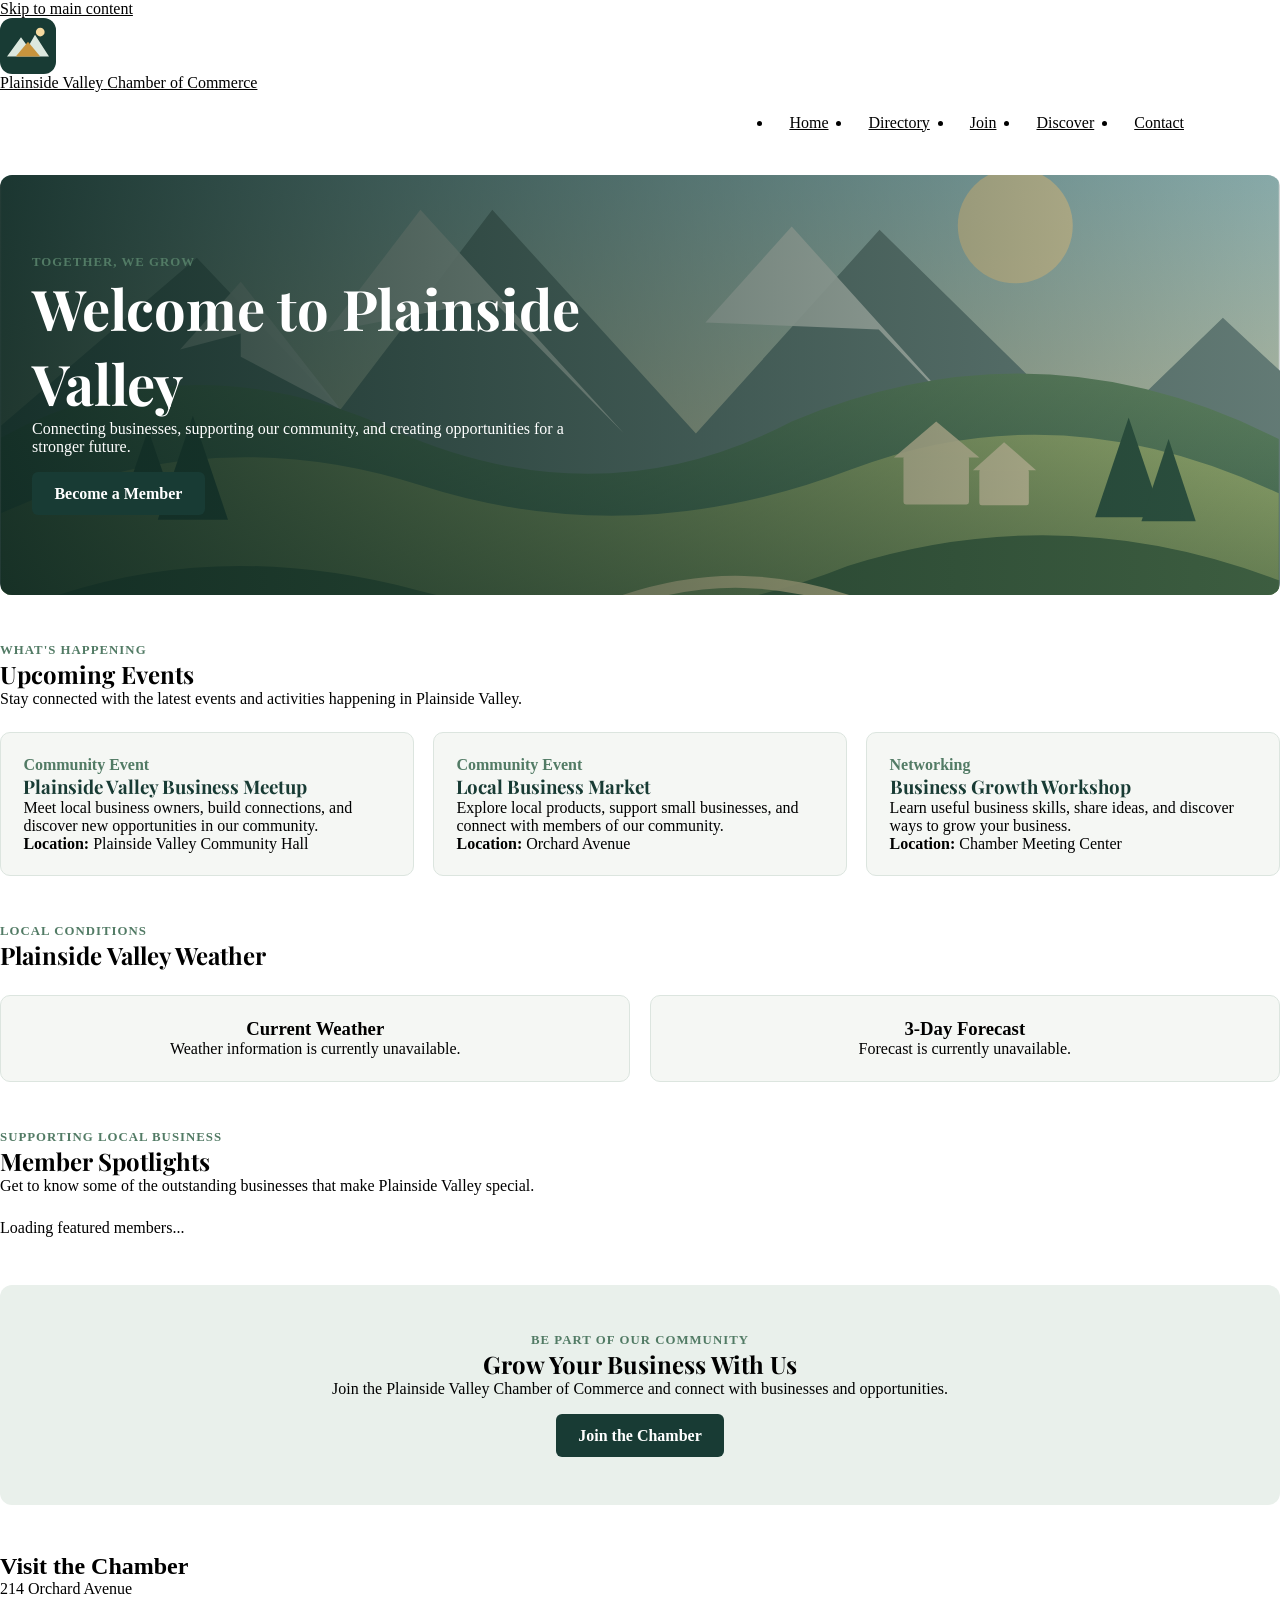
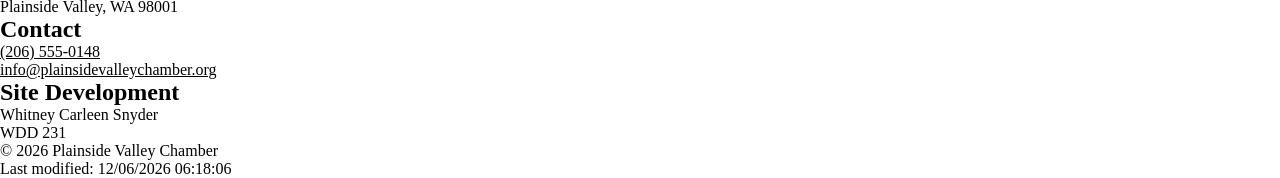
==== commit d31197bc: "Update index.html" ====
--- a/chamber/index.html
+++ b/chamber/index.html
@@ -5,7 +5,7 @@
     <meta charset="UTF-8">
     <meta name="viewport" content="width=device-width, initial-scale=1.0">
 
-    <meta name="description" content="Welcome to the Plainside Valley Chamber of Commerce. Discover local businesses, community events, and opportunities to connect and grow.">
+    <meta name="description" content="Welcome to the Plainside Valley Chamber of Commerce. Discover local businesses, community events, weather, and opportunities to connect and grow.">
     <meta name="author" content="Whitney Carleen Snyder">
     <meta name="theme-color" content="#183b34">
 
@@ -14,7 +14,7 @@
     <link rel="icon" type="image/svg+xml" href="images/favicon.svg">
 
     <meta property="og:type" content="website">
-    <meta property="og:title" content="Plainside Valley Chamber of Commerce">
+    <meta property="og:title" content="Home | Plainside Valley Chamber of Commerce">
     <meta property="og:description" content="Connecting local businesses and building a stronger Plainside Valley community.">
     <meta property="og:image" content="https://ws8637282-art.github.io/wdd231/chamber/images/logo.svg">
     <meta property="og:image:alt" content="Plainside Valley Chamber of Commerce logo">
@@ -42,6 +42,7 @@
         <div class="header-wrap">
             <a href="index.html" class="brand" aria-label="Plainside Valley Chamber home">
                 <img src="images/logo.svg" alt="" class="logo" width="56" height="56">
+
                 <span class="brand-text">
                     <span class="brand-name">Plainside Valley</span>
                     <span class="brand-tag">Chamber of Commerce</span>
@@ -71,122 +72,183 @@
 
     <main id="main-content" class="page-shell">
 
-        <!-- Hero Section -->
+        <!-- HERO SECTION -->
         <section class="home-hero" aria-labelledby="hero-title">
+
             <img
-                src="images/hero.jpg"
-                alt="Local businesses and community members in Plainside Valley"
+                src="images/valley-hero.svg"
+                alt="Plainside Valley community and local businesses"
                 width="1200"
                 height="600"
             >
 
             <div class="hero-content">
                 <p class="eyebrow">Together, We Grow</p>
-                <h1 id="hero-title">Welcome to Plainside Valley</h1>
+
+                <h1 id="hero-title">
+                    Welcome to Plainside Valley
+                </h1>
+
                 <p>
                     Connecting businesses, supporting our community,
                     and creating opportunities for a stronger future.
                 </p>
-                <a href="join.html" class="button">Become a Member</a>
-            </div>
-        </section>
-
-        <!-- Events Section -->
-        <section class="home-section events-section" aria-labelledby="events-title">
+
+                <a href="join.html" class="button">
+                    Become a Member
+                </a>
+            </div>
+        </section>
+
+        <!-- EVENTS SECTION -->
+        <section class="home-section events-section"
+            aria-labelledby="events-title">
+
             <div class="section-heading">
                 <p class="eyebrow">What's Happening</p>
                 <h2 id="events-title">Upcoming Events</h2>
+                <p>
+                    Stay connected with the latest events and activities
+                    happening in Plainside Valley.
+                </p>
             </div>
 
             <div class="events-grid">
+
                 <article class="event-card">
                     <p class="event-date">Community Event</p>
+
                     <h3>Plainside Valley Business Meetup</h3>
+
                     <p>
                         Meet local business owners, build connections,
                         and discover new opportunities in our community.
                     </p>
-                    <p><strong>Location:</strong> Plainside Valley Community Hall</p>
+
+                    <p>
+                        <strong>Location:</strong>
+                        Plainside Valley Community Hall
+                    </p>
                 </article>
 
                 <article class="event-card">
                     <p class="event-date">Community Event</p>
+
                     <h3>Local Business Market</h3>
+
                     <p>
                         Explore local products, support small businesses,
                         and connect with members of our community.
                     </p>
-                    <p><strong>Location:</strong> Orchard Avenue</p>
+
+                    <p>
+                        <strong>Location:</strong>
+                        Orchard Avenue
+                    </p>
                 </article>
 
                 <article class="event-card">
                     <p class="event-date">Networking</p>
+
                     <h3>Business Growth Workshop</h3>
+
                     <p>
                         Learn useful business skills, share ideas,
                         and discover ways to grow your business.
                     </p>
-                    <p><strong>Location:</strong> Chamber Meeting Center</p>
-                </article>
-            </div>
-        </section>
-
-        <!-- Weather Section -->
-        <section class="home-section weather-section" aria-labelledby="weather-title">
+
+                    <p>
+                        <strong>Location:</strong>
+                        Chamber Meeting Center
+                    </p>
+                </article>
+
+            </div>
+        </section>
+
+        <!-- WEATHER SECTION -->
+        <section class="home-section weather-section"
+            aria-labelledby="weather-title">
+
             <div class="section-heading">
                 <p class="eyebrow">Local Conditions</p>
                 <h2 id="weather-title">Plainside Valley Weather</h2>
             </div>
 
             <div class="weather-grid">
+
                 <article class="weather-card">
                     <h3>Current Weather</h3>
-                    <div id="current-weather">
+
+                    <div id="current-weather" aria-live="polite">
                         <p>Loading current weather...</p>
                     </div>
                 </article>
 
                 <article class="weather-card">
                     <h3>3-Day Forecast</h3>
-                    <div id="weather-forecast">
+
+                    <div id="weather-forecast" aria-live="polite">
                         <p>Loading weather forecast...</p>
                     </div>
                 </article>
-            </div>
-        </section>
-
-        <!-- Business Spotlights -->
-        <section class="home-section spotlight-section" aria-labelledby="spotlight-title">
+
+            </div>
+        </section>
+
+        <!-- MEMBER SPOTLIGHT SECTION -->
+        <section class="home-section spotlight-section"
+            aria-labelledby="spotlight-title">
+
             <div class="section-heading">
                 <p class="eyebrow">Supporting Local Business</p>
+
                 <h2 id="spotlight-title">Member Spotlights</h2>
+
                 <p>
                     Get to know some of the outstanding businesses
                     that make Plainside Valley special.
                 </p>
             </div>
 
-            <div id="spotlight-container" class="spotlight-grid">
+            <div id="spotlight-container"
+                class="spotlight-grid"
+                aria-live="polite"
+                aria-busy="true">
+
                 <p>Loading featured members...</p>
-            </div>
-        </section>
-
-        <!-- Call to Action -->
+
+            </div>
+        </section>
+
+        <!-- CALL TO ACTION -->
         <section class="home-cta" aria-labelledby="cta-title">
+
             <p class="eyebrow">Be Part of Our Community</p>
-            <h2 id="cta-title">Grow Your Business With Us</h2>
+
+            <h2 id="cta-title">
+                Grow Your Business With Us
+            </h2>
+
             <p>
                 Join the Plainside Valley Chamber of Commerce
                 and connect with businesses and opportunities.
             </p>
-            <a href="join.html" class="button">Join the Chamber</a>
+
+            <a href="join.html" class="button">
+                Join the Chamber
+            </a>
+
         </section>
 
     </main>
 
+    <!-- FOOTER -->
     <footer class="site-footer">
+
         <div class="footer-block">
             <h2>Visit the Chamber</h2>
+
             <p>
                 214 Orchard Avenue<br>
                 Plainside Valley, WA 98001
@@ -195,8 +257,10 @@
 
         <div class="footer-block">
             <h2>Contact</h2>
+
             <p>
                 <a href="tel:+12065550148">(206) 555-0148</a><br>
+
                 <a href="mailto:info@plainsidevalleychamber.org">
                     info@plainsidevalleychamber.org
                 </a>
@@ -205,10 +269,23 @@
 
         <div class="footer-block footer-development">
             <h2>Site Development</h2>
-            <p>Whitney Carleen Snyder<br>WDD 231</p>
-            <p>&copy; <span id="currentYear"></span> Plainside Valley Chamber</p>
-            <p id="lastModified">Last modified: <span></span></p>
-        </div>
+
+            <p>
+                Whitney Carleen Snyder<br>
+                WDD 231
+            </p>
+
+            <p>
+                &copy; <span id="currentYear"></span>
+                Plainside Valley Chamber
+            </p>
+
+            <p id="lastModified">
+                Last modified: <span></span>
+            </p>
+        </div>
+
     </footer>
+
 </body>
 </html>
--- a/chamber/styles/small.css
+++ b/chamber/styles/small.css
@@ -1,74 +1,169 @@
-:root {
-  color-scheme: light;
-  --forest: #183b34;
-  --forest-deep: #102b26;
-  --sage: #dce8df;
-  --cream: #f7f5ef;
-  --paper: #fffefa;
-  --ink: #26332e;
-  --muted: #59665f;
-  --gold: #c8943d;
-  --line: #d9dfd9;
-  --shadow: 0 12px 30px rgb(24 59 52 / 8%);
-  font-family: "DM Sans", sans-serif;
-  color: var(--ink);
-  background: var(--cream);
+
+/* Home Page Styles */
+
+.home-hero {
+    position: relative;
+    min-height: 420px;
+    overflow: hidden;
+    border-radius: 12px;
+    margin: 2rem 0;
 }
-body { min-width: 320px; min-height: 100vh; display: flex; flex-direction: column; line-height: 1.6; }
-a { color: var(--forest); }
-a:hover { color: #875b16; }
-.skip-link { position: absolute; z-index: 10; top: -5rem; left: 1rem; padding: .7rem 1rem; color: white; background: var(--forest); }
-.skip-link:focus { top: 1rem; }
-.visually-hidden { position: absolute; width: 1px; height: 1px; padding: 0; margin: -1px; overflow: hidden; clip: rect(0,0,0,0); white-space: nowrap; border: 0; }
-.site-header { color: white; background: var(--forest); }
-.header-wrap { width: min(100% - 2rem, 1120px); min-height: 88px; margin-inline: auto; display: flex; align-items: center; justify-content: space-between; gap: 1rem; }
-.brand { display: inline-flex; align-items: center; gap: .8rem; color: white; text-decoration: none; }
-.logo { width: 52px; height: 52px; flex: 0 0 auto; }
-.brand-text { display: grid; line-height: 1.2; }
-.brand-name { font-family: "Playfair Display", serif; font-size: 1.3rem; font-weight: 700; }
-.brand-tag { margin-top: .2rem; color: #e2e8de; font-size: .75rem; letter-spacing: .08em; text-transform: uppercase; }
-.nav-toggle { width: 44px; height: 44px; display: grid; align-content: center; justify-items: center; gap: 5px; border: 1px solid rgb(255 255 255 / 55%); border-radius: 6px; color: white; background: transparent; }
-.nav-toggle span { width: 20px; height: 2px; background: currentColor; }
-.site-nav { display: none; border-top: 1px solid rgb(255 255 255 / 18%); }
-.site-nav.open { display: block; }
-.nav-list { list-style: none; padding: 0; }
-.nav-list a { display: block; padding: .75rem 1rem; color: white; text-align: center; text-decoration: none; }
-.nav-list a:hover, .nav-list a.active { color: #f6d79e; background: rgb(255 255 255 / 9%); }
-.page-shell { width: min(100% - 2rem, 1120px); margin-inline: auto; flex: 1; }
-.page-banner { padding: 3rem 1.25rem 2.5rem; text-align: center; }
-.eyebrow { color: #80602d; font-size: .75rem; font-weight: 700; letter-spacing: .14em; text-transform: uppercase; }
-h1, h2, h3 { color: var(--forest-deep); font-family: "Playfair Display", serif; line-height: 1.2; }
-.page-banner h1 { margin: .4rem 0 .7rem; font-size: clamp(2.2rem, 8vw, 3.5rem); }
-.page-banner > p:last-child { max-width: 620px; margin-inline: auto; color: var(--muted); font-size: 1.05rem; }
-.directory-section { padding-bottom: 3.5rem; }
-.directory-heading-row { display: flex; flex-direction: column; align-items: flex-start; gap: 1rem; margin-bottom: 1.3rem; }
-.directory-heading-row h2 { margin-top: .25rem; font-size: 1.8rem; }
-.view-toggle { display: inline-flex; gap: .4rem; padding: .3rem; border: 1px solid var(--line); border-radius: 8px; background: var(--paper); }
-.view-button { min-height: 42px; padding: .5rem .85rem; border: 0; border-radius: 6px; color: var(--forest); background: transparent; font-weight: 700; }
-.view-button.active { color: white; background: var(--forest); }
-.view-button:focus-visible, .nav-toggle:focus-visible, a:focus-visible { outline: 3px solid var(--gold); outline-offset: 3px; }
-.member-grid { display: grid; grid-template-columns: minmax(0, 1fr); gap: 1rem; }
-.member-card { min-width: 0; overflow: hidden; border: 1px solid var(--line); border-radius: 12px; background: var(--paper); box-shadow: var(--shadow); }
-.member-image-wrap { min-height: 112px; display: grid; place-items: center; padding: 1rem; background: var(--sage); }
-.member-image { width: min(100%, 220px); height: 72px; object-fit: contain; }
-.member-details { padding: 1.1rem; }
-.member-header { display: flex; align-items: flex-start; justify-content: space-between; gap: .6rem; }
-.member-header h3 { font-size: 1.25rem; overflow-wrap: anywhere; }
-.membership-badge { flex: 0 0 auto; padding: .2rem .55rem; border-radius: 999px; color: var(--forest-deep); background: #e5eee5; font-size: .7rem; font-weight: 700; }
-.membership-2 { background: #e7e9ed; }
-.membership-3 { color: #57380c; background: #f5e6c6; }
-.member-category { margin: .3rem 0 .9rem; color: #80602d; font-size: .82rem; font-weight: 700; }
-.member-details p { margin-top: .55rem; color: var(--muted); font-size: .92rem; overflow-wrap: anywhere; }
-.member-details p strong { color: var(--ink); }
-.member-details a { overflow-wrap: anywhere; }
-.member-empty { padding: 1.25rem; border-radius: 8px; background: white; }
-.member-list { display: grid; gap: .6rem; }
-.member-list .member-card { display: grid; grid-template-columns: minmax(0, 1fr); box-shadow: none; }
-.member-list .member-image-wrap { display: none; }
-.member-list .member-details { padding: 1rem; }
-.site-footer { display: grid; gap: 1.5rem; padding: 2rem max(1rem, calc((100% - 1120px) / 2)); color: #f3f5ef; background: var(--forest-deep); }
-.footer-block h2 { margin-bottom: .55rem; color: white; font-family: "DM Sans", sans-serif; font-size: 1rem; }
-.footer-block p { color: #dbe3dc; font-size: .9rem; }
-.footer-block a { color: #f6d79e; }
-.footer-development { border-top: 1px solid rgb(255 255 255 / 20%); padding-top: 1rem; }
-.footer-development p + p { margin-top: .4rem; }
+
+.home-hero > img {
+    width: 100%;
+    height: 420px;
+    object-fit: cover;
+    display: block;
+}
+
+.hero-content {
+    position: absolute;
+    inset: 0;
+    display: flex;
+    flex-direction: column;
+    justify-content: center;
+    align-items: flex-start;
+    padding: 2rem;
+    color: white;
+    background: linear-gradient(
+        90deg,
+        rgba(12, 38, 32, 0.9),
+        rgba(12, 38, 32, 0.2)
+    );
+}
+
+.hero-content h1 {
+    font-family: "Playfair Display", serif;
+    font-size: clamp(2rem, 5vw, 3.5rem);
+    max-width: 650px;
+}
+
+.hero-content p {
+    max-width: 550px;
+}
+
+.button {
+    display: inline-block;
+    background: #183b34;
+    color: white;
+    padding: 0.8rem 1.4rem;
+    border-radius: 6px;
+    text-decoration: none;
+    font-weight: 700;
+    margin-top: 1rem;
+}
+
+.button:hover {
+    background: #285c4e;
+}
+
+.home-section {
+    margin: 3rem 0;
+}
+
+.section-heading {
+    margin-bottom: 1.5rem;
+}
+
+.section-heading h2,
+.home-cta h2 {
+    font-family: "Playfair Display", serif;
+}
+
+.eyebrow {
+    color: #527b65;
+    font-weight: 700;
+    text-transform: uppercase;
+    letter-spacing: 0.08em;
+    font-size: 0.8rem;
+}
+
+.events-grid,
+.weather-grid,
+.spotlight-grid {
+    display: grid;
+    grid-template-columns: 1fr;
+    gap: 1.2rem;
+}
+
+.event-card,
+.weather-card,
+.spotlight-card {
+    background: #f5f7f4;
+    border: 1px solid #dce5df;
+    border-radius: 10px;
+    padding: 1.4rem;
+}
+
+.event-card h3,
+.spotlight-card h3 {
+    font-family: "Playfair Display", serif;
+    color: #183b34;
+}
+
+.event-date,
+.membership-level {
+    color: #527b65;
+    font-weight: 700;
+}
+
+.weather-card {
+    text-align: center;
+}
+
+.temperature {
+    font-size: 2rem;
+    font-weight: 700;
+}
+
+.forecast-day {
+    border-top: 1px solid #dce5df;
+    padding: 0.8rem 0;
+}
+
+.forecast-day img {
+    vertical-align: middle;
+}
+
+.spotlight-card {
+    text-align: center;
+}
+
+.spotlight-card img {
+    width: 150px;
+    height: 100px;
+    object-fit: contain;
+    margin: 0 auto 1rem;
+}
+
+.spotlight-card a {
+    color: #183b34;
+    font-weight: 700;
+}
+
+.home-cta {
+    background: #e9f0eb;
+    text-align: center;
+    padding: 3rem 1.5rem;
+    margin: 3rem 0;
+    border-radius: 12px;
+}
+
+@media screen and (min-width: 600px) {
+    .events-grid,
+    .weather-grid,
+    .spotlight-grid {
+        grid-template-columns: repeat(2, 1fr);
+    }
+}
+
+@media screen and (min-width: 900px) {
+    .events-grid,
+    .spotlight-grid {
+        grid-template-columns: repeat(3, 1fr);
+    }
+
+    .weather-grid {
+        grid-template-columns: repeat(2, 1fr);
+    }
+}
